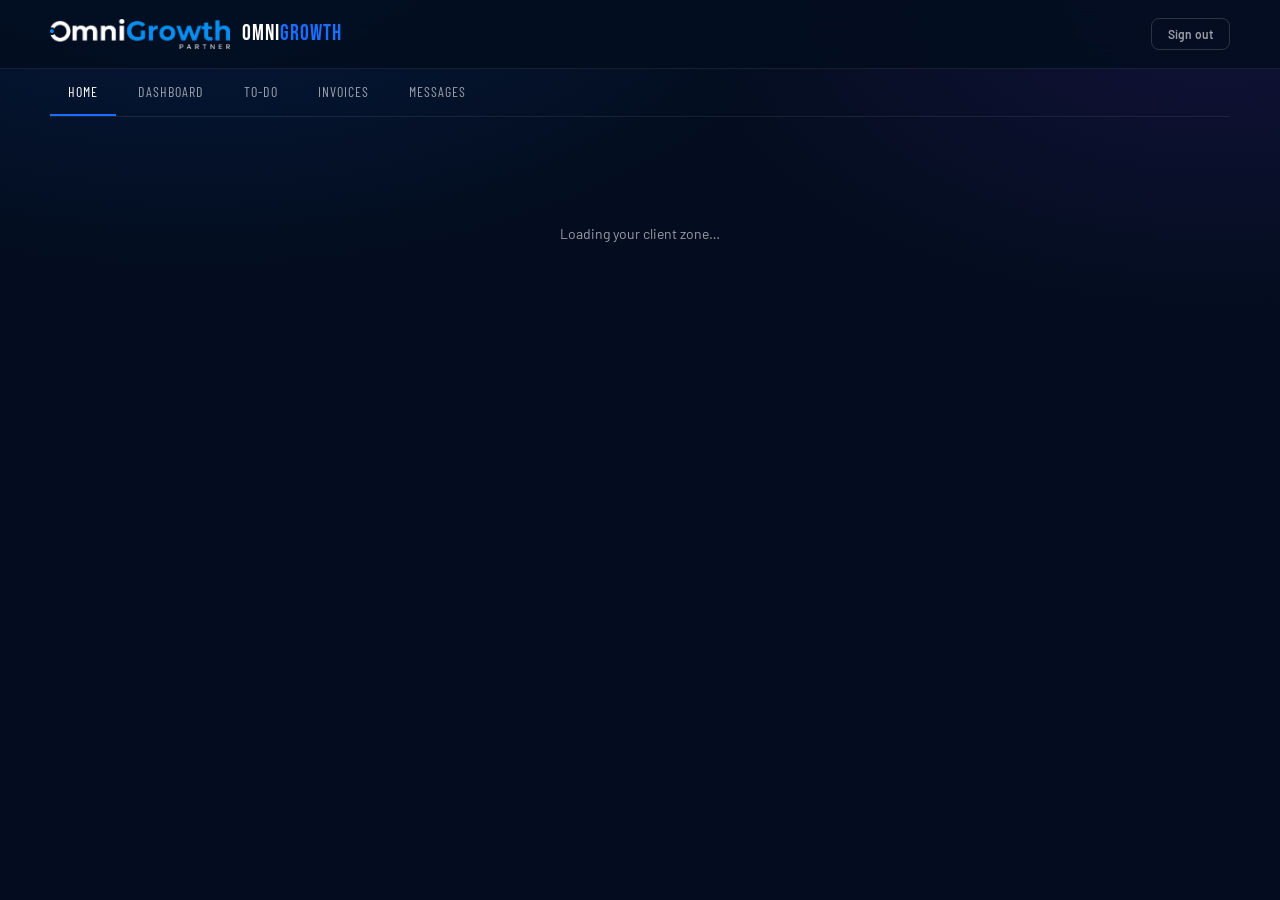
==== clients/index.html @ 98fe489e "Add client zone portal" ====
<!DOCTYPE html>
<html lang="en">
<head>
<meta charset="utf-8">
<meta name="viewport" content="width=device-width, initial-scale=1">
<meta name="robots" content="noindex, nofollow">
<title>Client Zone — OmniGrowth</title>
<link rel="icon" href="/logo.png">
<link href="https://fonts.googleapis.com/css2?family=Barlow:wght@400;500;600;700&family=Barlow+Condensed:wght@500;600&family=Bebas+Neue&display=swap" rel="stylesheet">
<link rel="stylesheet" href="cz.css">
</head>
<body>
<div class="shell">

  <header class="topbar">
    <div class="wrap topbar-inner">
      <a class="brand" href="index.html">
        <img src="/logo.png" alt="OmniGrowth" onerror="this.style.display='none'">
        <span class="brand-text">OMNI<span>GROWTH</span></span>
      </a>
      <div class="who">
        <span id="who-client"></span>
        <span class="email" id="who-email"></span>
        <a id="link-admin" class="pill blue" href="admin.html" hidden>Admin</a>
        <button class="btn ghost sm" id="btn-signout">Sign out</button>
      </div>
    </div>
  </header>

  <div class="wrap">
    <nav class="tabs" id="tabs">
      <button class="tab active" data-view="home">Home</button>
      <button class="tab" data-view="dashboard">Dashboard</button>
      <button class="tab" data-view="tasks">To-Do<span class="dot" id="dot-tasks" hidden>0</span></button>
      <button class="tab" data-view="invoices">Invoices</button>
      <button class="tab" data-view="messages">Messages<span class="dot" id="dot-msgs" hidden>0</span></button>
    </nav>
  </div>

  <main class="wrap">
    <div class="loader" id="boot">Loading your client zone…</div>

    <!-- ================= HOME ================= -->
    <section class="view" id="view-home">
      <div class="view-head">
        <div>
          <h1 id="home-title">WELCOME</h1>
          <p id="home-sub"></p>
        </div>
      </div>
      <div id="home-welcome"></div>
      <div id="home-resources"></div>
    </section>

    <!-- ================= DASHBOARD ================= -->
    <section class="view" id="view-dashboard">
      <div class="view-head">
        <div>
          <h1>PERFORMANCE</h1>
          <p id="dash-period">Latest reporting period</p>
        </div>
      </div>
      <div id="dash-body"></div>
    </section>

    <!-- ================= TASKS ================= -->
    <section class="view" id="view-tasks">
      <div class="view-head">
        <div>
          <h1>TO-DO LIST</h1>
          <p>What's with us, and what we need from you.</p>
        </div>
      </div>
      <div class="grid c2" id="tasks-body"></div>
    </section>

    <!-- ================= INVOICES ================= -->
    <section class="view" id="view-invoices">
      <div class="view-head">
        <div>
          <h1>INVOICES</h1>
          <p>Download any invoice as a PDF.</p>
        </div>
        <div class="spacer"></div>
        <div id="inv-outstanding"></div>
      </div>
      <div class="card" id="invoices-body"></div>
    </section>

    <!-- ================= MESSAGES ================= -->
    <section class="view" id="view-messages">
      <div class="view-head">
        <div>
          <h1>MESSAGES</h1>
          <p>Talk to us directly — no email chains.</p>
        </div>
        <div class="spacer"></div>
        <button class="btn sm" id="btn-new-thread">+ New conversation</button>
      </div>
      <div class="msg-layout">
        <aside class="thread-list" id="thread-list"></aside>
        <div class="msg-pane">
          <div class="msg-scroll" id="msg-scroll"></div>
          <form class="composer" id="composer">
            <textarea id="msg-input" placeholder="Write a message…" rows="1"></textarea>
            <button class="btn" type="submit" id="btn-send">Send</button>
          </form>
        </div>
      </div>
    </section>
  </main>
</div>

<script type="module" src="cz-app.js"></script>
</body>
</html>
---- clients/cz.css ----
/* ============================================================
   OmniGrowth Client Zone — stylesheet
   Brand tokens mirrored from the main site (styles.css)
   ============================================================ */

:root {
  --blue: #1a6eff;
  --purple: #7c3aed;
  --navy: #030d1f;
  --navy-mid: #050f26;
  --navy-panel: #0a1630;
  --white: #fff;
  --off-white: #f7f8fc;
  --dim: rgba(255, 255, 255, 0.6);
  --dimmer: rgba(255, 255, 255, 0.4);
  --line: rgba(255, 255, 255, 0.08);
  --line-strong: rgba(255, 255, 255, 0.16);
  --red: #ff4214;
  --green: #16c784;
  --amber: #f7b500;
  --radius: 14px;
  --shadow: 0 24px 70px rgba(0, 0, 0, 0.5);
}

* { box-sizing: border-box; margin: 0; padding: 0; }

/* class selectors below (.pill, .dot) outrank the UA [hidden] rule — force it */
[hidden] { display: none !important; }

html, body { height: 100%; }

body {
  font-family: 'Barlow', system-ui, sans-serif;
  background:
    radial-gradient(1100px 600px at 15% -10%, rgba(26, 110, 255, 0.14), transparent 60%),
    radial-gradient(900px 520px at 95% 0%, rgba(124, 58, 237, 0.12), transparent 60%),
    var(--navy);
  background-attachment: fixed;
  color: var(--white);
  font-size: 15px;
  line-height: 1.55;
  -webkit-font-smoothing: antialiased;
}

h1, h2, h3, .display { font-family: 'Bebas Neue', sans-serif; font-weight: 400; letter-spacing: 0.5px; }
.label, .tab, .pill, .badge, .col-title { font-family: 'Barlow Condensed', sans-serif; text-transform: uppercase; letter-spacing: 1px; }

a { color: inherit; text-decoration: none; }
button, input, textarea, select { font-family: inherit; font-size: inherit; color: inherit; }

/* ---------------- layout ---------------- */
.shell { min-height: 100%; display: flex; flex-direction: column; }
.wrap { width: min(1180px, calc(100% - 48px)); margin: 0 auto; }

.topbar {
  position: sticky; top: 0; z-index: 40;
  background: rgba(3, 13, 31, 0.86);
  backdrop-filter: blur(14px);
  border-bottom: 1px solid var(--line);
}
.topbar-inner { display: flex; align-items: center; gap: 24px; height: 68px; }
.brand { display: flex; align-items: center; gap: 12px; }
.brand img { height: 30px; width: auto; }
.brand-text { font-family: 'Bebas Neue', sans-serif; font-size: 22px; letter-spacing: 1px; }
.brand-text span { color: var(--blue); }

.who { margin-left: auto; display: flex; align-items: center; gap: 14px; font-size: 13px; color: var(--dim); }
.who strong { color: var(--white); font-weight: 600; }

.tabs { display: flex; gap: 4px; border-bottom: 1px solid var(--line); }
.tab {
  background: none; border: none; cursor: pointer;
  padding: 14px 18px; font-size: 14px; color: var(--dim);
  border-bottom: 2px solid transparent; transition: color .2s, border-color .2s;
  position: relative;
}
.tab:hover { color: var(--white); }
.tab.active { color: var(--white); border-bottom-color: var(--blue); }
.tab .dot {
  display: inline-block; min-width: 18px; padding: 0 5px; margin-left: 7px;
  background: var(--blue); color: #fff; border-radius: 9px;
  font-size: 11px; line-height: 18px; text-align: center; letter-spacing: 0;
  font-family: 'Barlow', sans-serif;
}

main { flex: 1; padding: 36px 0 80px; }
.view { display: none; }
.view.active { display: block; animation: fade .3s ease; }
@keyframes fade { from { opacity: 0; transform: translateY(6px); } to { opacity: 1; transform: none; } }

.view-head { display: flex; align-items: flex-end; gap: 16px; margin-bottom: 22px; flex-wrap: wrap; }
.view-head h1 { font-size: 38px; line-height: 1; }
.view-head p { color: var(--dim); font-size: 14px; }
.view-head .spacer { margin-left: auto; }

/* ---------------- cards ---------------- */
.card {
  background: rgba(255, 255, 255, 0.025);
  border: 1px solid var(--line);
  border-radius: var(--radius);
  padding: 24px;
}
.card + .card { margin-top: 16px; }

.grid { display: grid; gap: 16px; }
.grid.c2 { grid-template-columns: repeat(2, 1fr); }
.grid.c3 { grid-template-columns: repeat(3, 1fr); }
.grid.c4 { grid-template-columns: repeat(4, 1fr); }

.res-card {
  display: flex; flex-direction: column; gap: 10px;
  background: rgba(255, 255, 255, 0.025);
  border: 1px solid var(--line);
  border-radius: 12px; padding: 22px 20px;
  position: relative; overflow: hidden;
  transition: border-color .25s, background .25s, transform .25s;
}
.res-card::before {
  content: ''; position: absolute; inset: 0 0 auto 0; height: 2px;
  background: linear-gradient(90deg, transparent, var(--blue), var(--purple), transparent);
  opacity: 0; transition: opacity .25s;
}
.res-card:hover { border-color: rgba(26,110,255,.35); background: rgba(26,110,255,.04); transform: translateY(-3px); }
.res-card:hover::before { opacity: 1; }
.res-card .ico { font-size: 22px; }
.res-card h3 { font-size: 20px; }
.res-card p { font-size: 13px; color: var(--dim); }
.res-card .go { margin-top: auto; font-size: 12px; color: var(--blue); font-weight: 600; letter-spacing: .5px; }

.stat { background: rgba(255,255,255,.025); border: 1px solid var(--line); border-radius: 12px; padding: 20px; }
.stat .k { font-family: 'Barlow Condensed', sans-serif; text-transform: uppercase; letter-spacing: 1px; font-size: 12px; color: var(--dim); }
.stat .v { font-family: 'Bebas Neue', sans-serif; font-size: 40px; line-height: 1.1; }
.stat .sub { font-size: 12px; color: var(--dimmer); }
.bar { height: 4px; border-radius: 4px; background: rgba(255,255,255,.1); overflow: hidden; margin-top: 8px; }
.bar i { display: block; height: 100%; background: linear-gradient(90deg, var(--blue), var(--purple)); }

/* ---------------- buttons ---------------- */
.btn {
  background: linear-gradient(135deg, #1a6eff, #5b21b6);
  color: #fff; font-weight: 700; font-size: 14px; letter-spacing: .3px;
  padding: 12px 24px; border-radius: 8px; border: none; cursor: pointer;
  display: inline-flex; align-items: center; gap: 8px;
  box-shadow: 0 4px 24px rgba(26,110,255,.35);
  transition: transform .2s, box-shadow .2s;
}
.btn:hover { transform: translateY(-2px); box-shadow: 0 10px 32px rgba(26,110,255,.5); }
.btn:disabled { opacity: .5; cursor: not-allowed; transform: none; box-shadow: none; }
.btn.sm { font-size: 12px; padding: 8px 16px; }
.btn.ghost {
  background: transparent; border: 1.5px solid var(--line-strong);
  color: var(--dim); box-shadow: none; font-weight: 600;
}
.btn.ghost:hover { border-color: rgba(255,255,255,.45); color: #fff; }
.btn.danger { background: linear-gradient(135deg, #ff4214, #b91c1c); box-shadow: none; }

/* ---------------- forms ---------------- */
.field { display: flex; flex-direction: column; gap: 6px; margin-bottom: 14px; }
.field label { font-family: 'Barlow Condensed', sans-serif; text-transform: uppercase; letter-spacing: 1px; font-size: 12px; color: var(--dim); }
input, textarea, select {
  background: rgba(255,255,255,.04);
  border: 1px solid var(--line-strong);
  border-radius: 8px; padding: 11px 13px; width: 100%;
  transition: border-color .2s, background .2s;
}
input:focus, textarea:focus, select:focus {
  outline: none; border-color: rgba(26,110,255,.6); background: rgba(26,110,255,.06);
}
select option { background: var(--navy-mid); }
textarea { resize: vertical; min-height: 90px; }
.row { display: flex; gap: 12px; }
.row > * { flex: 1; }

/* ---------------- pills / badges ---------------- */
.pill {
  display: inline-block; padding: 3px 10px; border-radius: 20px;
  font-size: 11px; border: 1px solid var(--line-strong); color: var(--dim);
}
.pill.blue  { color: #7fb0ff; border-color: rgba(26,110,255,.45);  background: rgba(26,110,255,.12); }
.pill.green { color: #5ff0b8; border-color: rgba(22,199,132,.45);  background: rgba(22,199,132,.12); }
.pill.amber { color: #ffd76a; border-color: rgba(247,181,0,.45);   background: rgba(247,181,0,.12); }
.pill.red   { color: #ff9c80; border-color: rgba(255,66,20,.45);   background: rgba(255,66,20,.12); }
.pill.purple{ color: #c4a6ff; border-color: rgba(124,58,237,.5); background: rgba(124,58,237,.14); }
.pill.grey  { color: var(--dim); }

/* ---------------- tables ---------------- */
table { width: 100%; border-collapse: collapse; }
th {
  font-family: 'Barlow Condensed', sans-serif; text-transform: uppercase;
  letter-spacing: 1px; font-size: 12px; color: var(--dim);
  text-align: left; padding: 10px 12px; border-bottom: 1px solid var(--line);
}
td { padding: 14px 12px; border-bottom: 1px solid var(--line); font-size: 14px; vertical-align: middle; }
tr:last-child td { border-bottom: none; }
tbody tr:hover { background: rgba(255,255,255,.02); }
.num { text-align: right; font-variant-numeric: tabular-nums; }

/* ---------------- todos ---------------- */
.todo {
  display: flex; gap: 14px; align-items: flex-start;
  padding: 16px; border: 1px solid var(--line); border-radius: 12px;
  background: rgba(255,255,255,.02); transition: border-color .2s;
}
.todo + .todo { margin-top: 10px; }
.todo:hover { border-color: var(--line-strong); }
.todo.done { opacity: .5; }
.todo.done .todo-title { text-decoration: line-through; }
.todo-check {
  width: 22px; height: 22px; flex: none; margin-top: 2px;
  border: 1.5px solid var(--line-strong); border-radius: 6px;
  background: transparent; cursor: pointer; display: grid; place-items: center;
  font-size: 13px; color: transparent; transition: all .2s;
}
.todo-check.on { background: linear-gradient(135deg,#1a6eff,#5b21b6); border-color: transparent; color: #fff; }
.todo-check:disabled { cursor: default; }
.todo-body { flex: 1; min-width: 0; }
.todo-title { font-weight: 600; }
.todo-detail { font-size: 13px; color: var(--dim); margin-top: 3px; }
.todo-meta { display: flex; gap: 8px; align-items: center; margin-top: 8px; flex-wrap: wrap; }
.col-title { font-size: 13px; color: var(--dim); margin-bottom: 12px; }

.group-head {
  font-size: 22px; margin: 30px 0 14px; display: flex; align-items: center; gap: 12px;
}
.group-head::after {
  content: ''; flex: 1; height: 1px;
  background: linear-gradient(90deg, rgba(26,110,255,.45), transparent);
}

/* ---------------- messages ---------------- */
.msg-layout { display: grid; grid-template-columns: 280px 1fr; gap: 16px; min-height: 560px; }
.thread-list { background: rgba(255,255,255,.025); border: 1px solid var(--line); border-radius: var(--radius); padding: 12px; overflow-y: auto; max-height: 640px; }
.thread-item { padding: 12px; border-radius: 10px; cursor: pointer; transition: background .2s; }
.thread-item:hover { background: rgba(255,255,255,.04); }
.thread-item.active { background: rgba(26,110,255,.12); border: 1px solid rgba(26,110,255,.35); }
.thread-item .t { font-weight: 600; font-size: 14px; }
.thread-item .s { font-size: 12px; color: var(--dimmer); margin-top: 2px; }

.msg-pane { display: flex; flex-direction: column; background: rgba(255,255,255,.025); border: 1px solid var(--line); border-radius: var(--radius); overflow: hidden; }
.msg-scroll { flex: 1; overflow-y: auto; padding: 22px; display: flex; flex-direction: column; gap: 14px; max-height: 480px; }
.bubble { max-width: 74%; padding: 13px 16px; border-radius: 14px; font-size: 14px; }
.bubble .meta { font-size: 11px; color: var(--dimmer); margin-top: 6px; }
.bubble.them { align-self: flex-start; background: rgba(255,255,255,.05); border: 1px solid var(--line); border-bottom-left-radius: 4px; }
.bubble.me { align-self: flex-end; background: linear-gradient(135deg, rgba(26,110,255,.28), rgba(124,58,237,.22)); border: 1px solid rgba(26,110,255,.4); border-bottom-right-radius: 4px; }
.composer { border-top: 1px solid var(--line); padding: 14px; display: flex; gap: 10px; align-items: flex-end; background: rgba(0,0,0,.2); }
.composer textarea { min-height: 46px; max-height: 160px; }

/* ---------------- login ---------------- */
.auth-page { min-height: 100vh; display: grid; place-items: center; padding: 24px; }
.auth-card {
  width: min(420px, 100%);
  background: linear-gradient(160deg, rgba(26,110,255,.1), rgba(124,58,237,.07)), var(--navy-mid);
  border: 1px solid rgba(26,110,255,.35);
  border-radius: 20px; padding: 40px 34px;
  box-shadow: var(--shadow), 0 0 70px rgba(26,110,255,.14);
  position: relative; overflow: hidden;
}
.auth-card::before { content: ''; position: absolute; inset: 0 0 auto 0; height: 3px; background: linear-gradient(90deg, var(--blue), var(--purple)); }
.auth-card h1 { font-size: 34px; line-height: 1; margin-bottom: 6px; }
.auth-card .sub { color: var(--dim); font-size: 14px; margin-bottom: 26px; }
.auth-card .btn { width: 100%; justify-content: center; margin-top: 6px; }
.auth-alt { margin-top: 18px; text-align: center; font-size: 13px; color: var(--dim); }
.auth-alt a { color: var(--blue); font-weight: 600; cursor: pointer; }

.notice { padding: 11px 14px; border-radius: 8px; font-size: 13px; margin-bottom: 14px; }
.notice.err { background: rgba(255,66,20,.12); border: 1px solid rgba(255,66,20,.4); color: #ffb4a0; }
.notice.ok  { background: rgba(22,199,132,.12); border: 1px solid rgba(22,199,132,.4); color: #7ff0c0; }

.empty { text-align: center; padding: 56px 20px; color: var(--dimmer); }
.empty .big { font-family: 'Bebas Neue', sans-serif; font-size: 26px; color: var(--dim); margin-bottom: 6px; }

.loader { display: grid; place-items: center; padding: 70px; color: var(--dim); font-size: 14px; }

.toast {
  position: fixed; bottom: 26px; left: 50%; transform: translateX(-50%);
  background: var(--navy-panel); border: 1px solid rgba(26,110,255,.45);
  padding: 12px 22px; border-radius: 10px; font-size: 14px; z-index: 100;
  box-shadow: var(--shadow); animation: fade .25s ease;
}

/* ---------------- responsive ---------------- */
@media (max-width: 900px) {
  .grid.c3, .grid.c4 { grid-template-columns: repeat(2, 1fr); }
  .msg-layout { grid-template-columns: 1fr; }
  .thread-list { max-height: 200px; }
}
@media (max-width: 620px) {
  .wrap { width: calc(100% - 32px); }
  .grid.c2, .grid.c3, .grid.c4 { grid-template-columns: 1fr; }
  .view-head h1 { font-size: 30px; }
  .tabs { overflow-x: auto; }
  .who .email { display: none; }
}
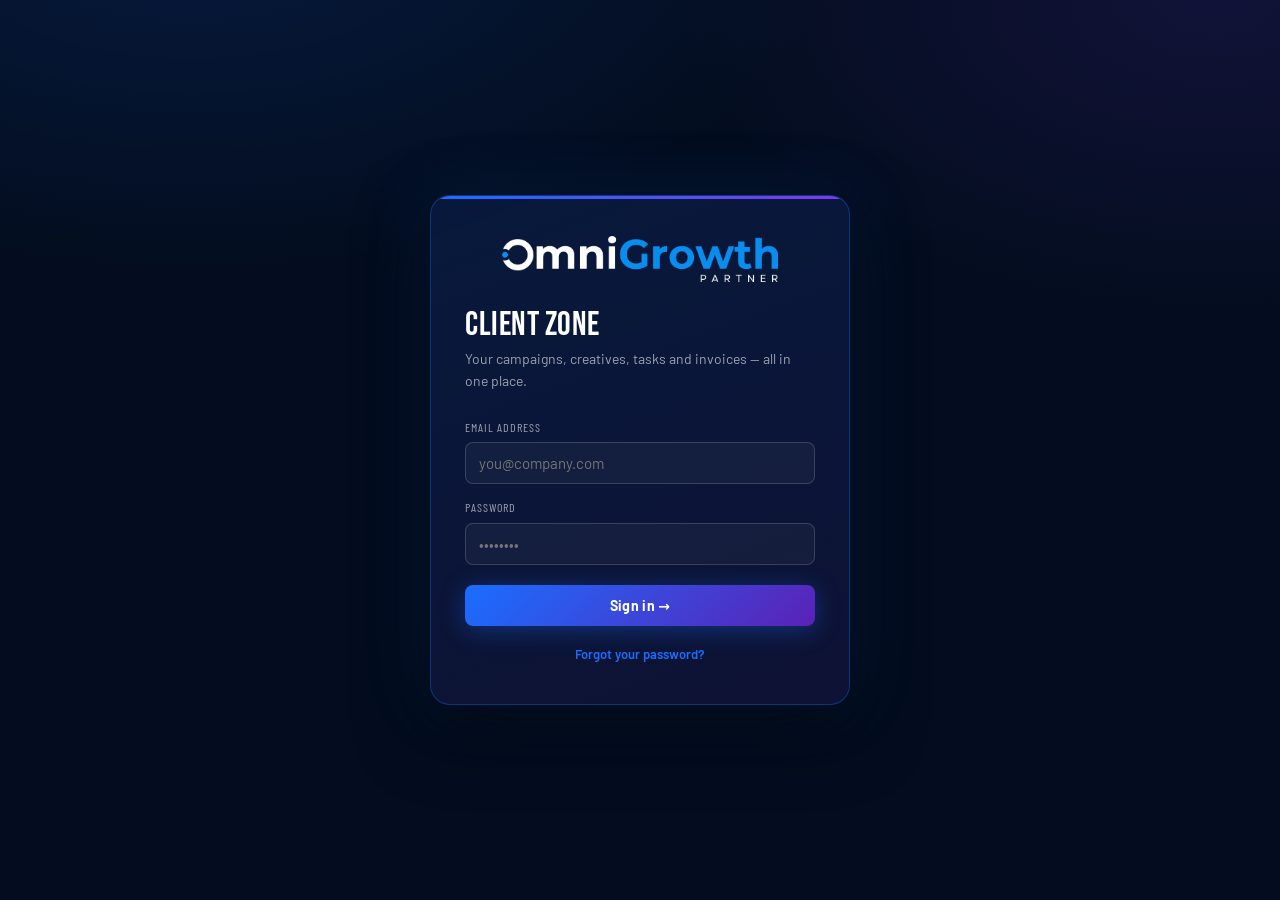
==== commit 9110311b: "Use logo mark alone in client zone header" ====
--- a/clients/index.html
+++ b/clients/index.html
@@ -15,8 +15,7 @@
   <header class="topbar">
     <div class="wrap topbar-inner">
       <a class="brand" href="index.html">
-        <img src="/logo.png" alt="OmniGrowth" onerror="this.style.display='none'">
-        <span class="brand-text">OMNI<span>GROWTH</span></span>
+        <img src="/logo.png" alt="OmniGrowth Partner" onerror="this.outerHTML='<span class=\'brand-text\'>OMNI<span>GROWTH</span></span>'">
       </a>
       <div class="who">
         <span id="who-client"></span>
--- a/clients/cz.css
+++ b/clients/cz.css
@@ -60,7 +60,9 @@
 }
 .topbar-inner { display: flex; align-items: center; gap: 24px; height: 68px; }
 .brand { display: flex; align-items: center; gap: 12px; }
-.brand img { height: 30px; width: auto; }
+.brand img { height: 32px; width: auto; display: block; }
+.auth-brand { justify-content: center; margin-bottom: 26px; }
+.auth-brand img { height: 46px; }
 .brand-text { font-family: 'Bebas Neue', sans-serif; font-size: 22px; letter-spacing: 1px; }
 .brand-text span { color: var(--blue); }
 
